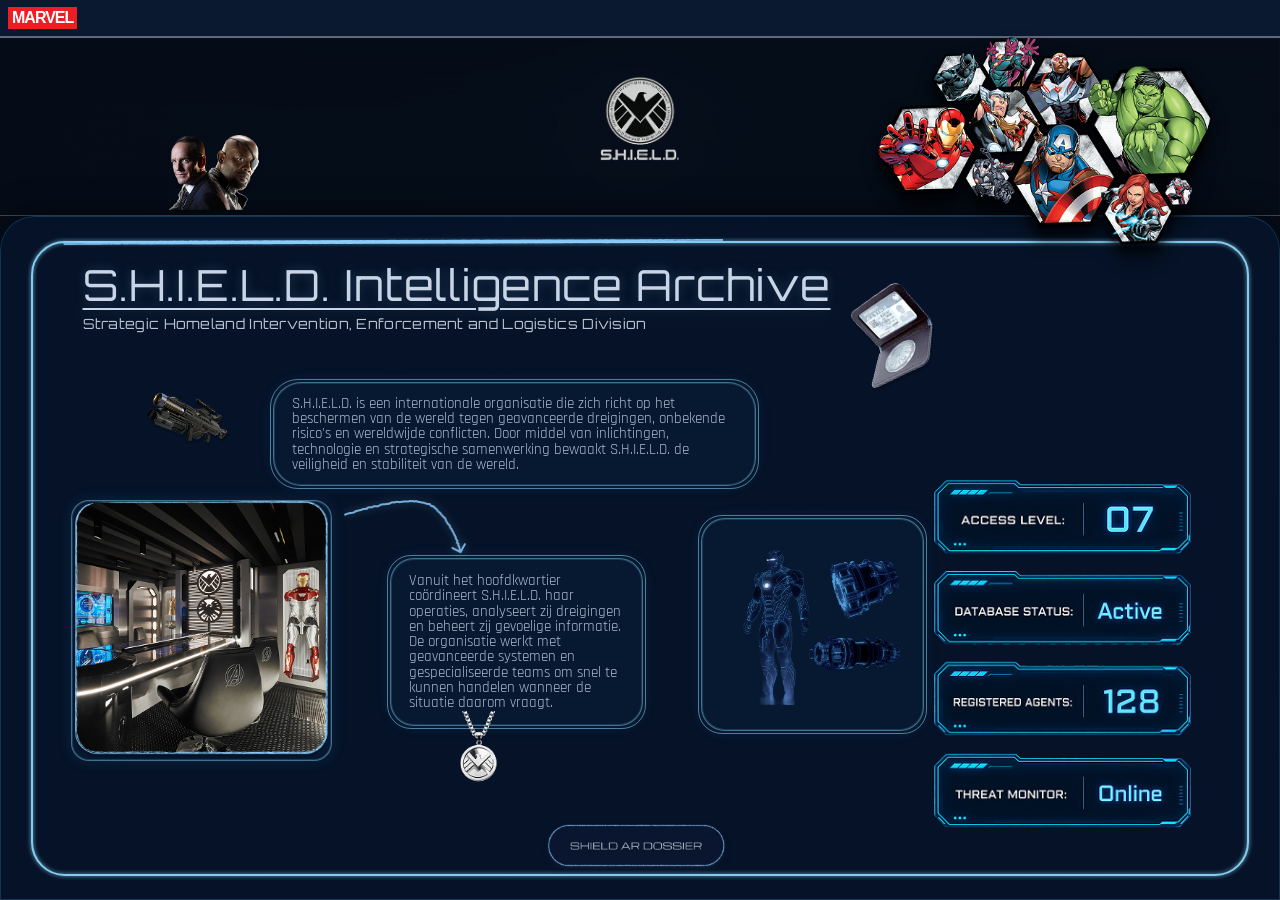
==== index.html @ 89cf5071 "Setup" ====
<!DOCTYPE html>
<html lang="nl">
<head>
  <meta charset="UTF-8" />
  <meta name="viewport" content="width=device-width, initial-scale=1.0" />
  <title>S.H.I.E.L.D. Intelligence Archive</title>
  <link href="https://fonts.googleapis.com/css2?family=Orbitron:wght@400;700;900&family=Rajdhani:wght@400;500;600&display=swap" rel="stylesheet" />
  <link rel="stylesheet" href="style.css" />
</head>
<body>
  <div class="top-bar">
    <span class="marvel-logo">MARVEL</span>
  </div>

  <header class="hero-header" aria-label="S.H.I.E.L.D. header">
    <img class="nick-fury" src="afbeeldingen/Nick fury.png" alt="Nick Fury en S.H.I.E.L.D. agent" />
    <img class="shield-logo" src="afbeeldingen/SHIELD logo.png" alt="S.H.I.E.L.D. logo" />
    <img class="avengers-header" src="afbeeldingen/Avengers.png" alt="Avengers team" />
  </header>

  <main class="archive-panel">
    <section class="title-block" aria-label="Titel">
      <h1>S.H.I.E.L.D. Intelligence Archive</h1>
      <p>Strategic Homeland Intervention, Enforcement and Logistics Division</p>
    </section>

    <img class="weapon" src="afbeeldingen/Gun.png" alt="S.H.I.E.L.D. wapen" />

    <section class="intro-box" aria-label="Introductie">
      <p>
        S.H.I.E.L.D. is een internationale organisatie die zich richt op het beschermen van de wereld tegen
        geavanceerde dreigingen, onbekende risico's en wereldwijde conflicten. Door middel van inlichtingen,
        technologie en strategische samenwerking bewaakt S.H.I.E.L.D. de veiligheid en stabiliteit van de wereld.
      </p>
    </section>

    <img class="dossier-card" src="afbeeldingen/Dossier.png" alt="S.H.I.E.L.D. dossier" />

    <section class="hq-card" aria-label="Hoofdkwartier">
      <img src="afbeeldingen/image 10.png" alt="S.H.I.E.L.D. hoofdkwartier" />
    </section>

    <img class="arrow-line" src="afbeeldingen/Arrow 1.png" alt="" aria-hidden="true" />

    <section class="description-box" aria-label="Beschrijving hoofdkwartier">
      <p>
        Vanuit het hoofdkwartier coördineert S.H.I.E.L.D. haar operaties, analyseert zij dreigingen en beheert zij
        gevoelige informatie. De organisatie werkt met geavanceerde systemen en gespecialiseerde teams om snel te
        kunnen handelen wanneer de situatie daarom vraagt.
      </p>
    </section>

    <img class="medal" src="afbeeldingen/Necklace.png" alt="S.H.I.E.L.D. necklace" />

    <section class="hologram-card" aria-label="Hologram technologie">
      <img src="afbeeldingen/Hologram.png" alt="Hologram technologie" />
    </section>

    <a class="ar-button" href="#" aria-label="Open S.H.I.E.L.D. AR dossier">
      <img src="afbeeldingen/Button.png" alt="SHIELD AR DOSSIER" />
    </a>

    <aside class="status-panel" aria-label="Systeemstatus">
      <img src="afbeeldingen/Stats.png" alt="Access level, database status, registered agents en threat monitor" />
    </aside>
  </main>

  <section class="qr-modal" data-qr-modal aria-hidden="true" aria-label="S.H.I.E.L.D. AR QR-code">
    <div class="qr-modal__panel" role="dialog" aria-modal="true" aria-labelledby="qr-title">
      <button class="qr-modal__close" type="button" data-close-qr aria-label="Sluit QR-code">×</button>
      <img class="qr-modal__logo" src="afbeeldingen/SHIELD logo.png" alt="S.H.I.E.L.D." />
      <p class="qr-modal__status">Access request pending...</p>
      <h2 id="qr-title">Mobile AR clearance required</h2>
      <img class="qr-modal__code" data-qr-image alt="QR-code voor S.H.I.E.L.D. AR Hero Dossier" />
      <p>Scan deze QR-code met je telefoon om het AR Hero Dossier te openen.</p>
      <a class="qr-modal__fallback" data-ar-link href="ar.html">Open ar.html lokaal</a>
    </div>
  </section>

  <script src="ar.js"></script>
</body>
</html>
---- style.css ----
/* === Basis reset === */
* {
  margin: 0;
  padding: 0;
  box-sizing: border-box;
}

:root {
  --bg: #061326;
  --panel: rgba(7, 24, 48, 0.88);
  --cyan: #8edcff;
  --cyan-soft: rgba(142, 220, 255, 0.45);
  --text: #c7d7e8;
  --muted: #99abc0;
}

body {
  min-height: 100vh;
  background: #050d1a;
  color: var(--text);
  font-family: 'Rajdhani', sans-serif;
  overflow-x: hidden;
}

/* === Marvel balk === */
.top-bar {
  height: 38px;
  background: #0a1830;
  border-bottom: 2px solid rgba(255, 255, 255, 0.35);
  display: flex;
  align-items: center;
  padding-left: 8px;
}

.marvel-logo {
  background: #ed1d24;
  color: #fff;
  font: 900 16px/1 Arial, sans-serif;
  letter-spacing: -1px;
  padding: 3px 4px;
  display: inline-block;
}

/* === Bovenste header === */
.hero-header {
  position: relative;
  height: clamp(178px, 10.5vw, 210px);
  background-image: linear-gradient(rgba(4, 12, 24, 0.88), rgba(4, 12, 24, 0.9)), url("afbeeldingen/Achtergrond.png");
  background-size: cover;
  background-position: center top;
  border-bottom: 1px solid rgba(255, 255, 255, 0.25);
}

.nick-fury {
  position: absolute;
  left: 10.3vw;
  bottom: 0;
  width: clamp(150px, 12.1vw, 232px);
  height: auto;
}

.shield-logo {
  position: absolute;
  left: 50%;
  top: clamp(16px, 1.4vw, 26px);
  transform: translateX(-50%);
  width: clamp(190px, 15vw, 288px);
}

.avengers-header {
  position: absolute;
  right: 4.4vw;
  bottom: clamp(-82px, -4.3vw, -58px);
  width: clamp(360px, 26vw, 498px);
  z-index: 3;
  filter: drop-shadow(0 10px 8px rgba(0, 0, 0, 0.75));
}

/* === Hoofdvlak zoals Figma === */
.archive-panel {
  position: relative;
  width: 100%;
  max-width: none;
  height: calc(100vh - 38px - clamp(178px, 10.5vw, 210px));
  min-height: 0;
  margin: 0 auto;
  padding: clamp(48px, 3.6vw, 58px) 6.45vw clamp(28px, 2vw, 38px);
  background-image: linear-gradient(rgba(5, 18, 39, 0.92), rgba(5, 18, 39, 0.94)), url("afbeeldingen/Achtergrond-1.png");
  background-size: cover;
  background-position: center;
  border-radius: 34px 34px 0 0;
  overflow: hidden;
  box-shadow: inset 0 0 0 1px rgba(52, 151, 212, 0.25), 0 0 32px rgba(0, 0, 0, 0.55);
}

.archive-panel::before {
  content: "";
  position: absolute;
  inset: clamp(24px, 1.95vw, 34px) 2.45vw clamp(22px, 1.88vw, 32px);
  border: 2px solid var(--cyan);
  border-radius: 34px;
  opacity: 0.92;
  pointer-events: none;
  filter: drop-shadow(0 0 2px var(--cyan));
}

.archive-panel::after {
  content: "";
  position: absolute;
  left: 4.9vw;
  top: clamp(22px, 1.8vw, 31px);
  width: 51.6vw;
  height: 6px;
  background: url("afbeeldingen/Line 1.png") center / 100% 100% no-repeat;
  opacity: 0.95;
  pointer-events: none;
  z-index: 1;
}

.title-block {
  position: relative;
  z-index: 2;
  width: 66vw;
}

.title-block h1 {
  font-family: 'Orbitron', sans-serif;
  font-weight: 400;
  font-size: clamp(38px, 3.35vw, 68px);
  line-height: 1;
  letter-spacing: 1px;
  color: #c9d5e6;
  text-decoration: underline;
  text-underline-offset: 7px;
  text-decoration-thickness: 2px;
  text-shadow: 0 0 12px rgba(126, 205, 255, 0.25);
  white-space: nowrap;
}

.title-block p {
  margin-top: 8px;
  font-family: 'Orbitron', sans-serif;
  font-size: clamp(14px, 0.97vw, 19px);
  color: #b9c3d3;
  letter-spacing: 0.3px;
  white-space: nowrap;
}

.weapon {
  position: absolute;
  left: 10.35vw;
  top: clamp(125px, 16.5vh, 145px);
  width: 8.8vw;
  transform: rotate(-18deg);
  z-index: 2;
}

.intro-box,
.description-box,
.hologram-card,
.hq-card {
  position: absolute;
  z-index: 2;
  background: rgba(9, 28, 53, 0.74);
  border: 1px solid var(--cyan-soft);
  box-shadow: inset 0 0 0 1px rgba(142, 220, 255, 0.16), 0 0 16px rgba(64, 174, 255, 0.12);
}

.intro-box::before,
.description-box::before,
.hologram-card::before,
.hq-card::before {
  content: "";
  position: absolute;
  inset: -4px;
  border: 1px solid rgba(142, 220, 255, 0.75);
  border-radius: inherit;
  opacity: 0.7;
  pointer-events: none;
}

.intro-box {
  top: clamp(148px, 19vh, 166px);
  left: 21.3vw;
  width: 37.8vw;
  min-height: 0;
  padding: clamp(12px, 1vw, 16px) clamp(18px, 1.25vw, 24px);
  border-radius: 28px;
}

.intro-box p,
.description-box p {
  font-size: clamp(15px, 0.9vw, 17px);
  line-height: 1.02;
  color: #aebbd0;
}

.dossier-card {
  position: absolute;
  top: clamp(50px, 6.5vh, 72px);
  right: 25.2vw;
  width: 10.5vw;
  z-index: 3;
  transform: rotate(-13deg);
}

.hq-card {
  left: 5.55vw;
  top: clamp(278px, 31.5vh, 305px);
  width: 20.4vw;
  height: 20.4vw;
  border-radius: 18px;
  overflow: hidden;
}

.hq-card img {
  width: 100%;
  height: 100%;
  object-fit: cover;
  display: block;
}

.arrow-line {
  position: absolute;
  left: 26.9vw;
  top: clamp(272px, 31.5vh, 300px);
  width: 9.5vw;
  height: auto;
  transform: none;
  z-index: 4;
  opacity: 0.95;
  filter: drop-shadow(0 0 4px rgba(142, 220, 255, 0.35));
}

.arrow-line::after {
  content: none;
}

.description-box {
  left: 30.5vw;
  top: clamp(328px, 38vh, 360px);
  width: 19.7vw;
  min-height: 0;
  padding: clamp(14px, 1.05vw, 20px) clamp(18px, 1.3vw, 25px);
  border-radius: 24px;
}

.medal {
  position: absolute;
  left: 34.2vw;
  top: clamp(470px, 55vh, 505px);
  width: 6.4vw;
  height: 6.4vw;
  object-fit: contain;
  z-index: 2;
}

.hologram-card {
  left: 54.8vw;
  top: clamp(286px, 33.5vh, 312px);
  width: 17.4vw;
  height: 16.7vw;
  border-radius: 24px;
  display: flex;
  align-items: center;
  justify-content: center;
}

.hologram-card img {
  width: 82%;
  height: auto;
  object-fit: contain;
}

.ar-button {
  position: absolute;
  left: 42vw;
  bottom: clamp(16px, 2.2vh, 28px);
  z-index: 3;
  display: block;
  transition: transform 0.2s ease, filter 0.2s ease;
}

.ar-button img {
  width: 15.4vw;
  display: block;
}

.ar-button:hover {
  transform: translateY(-2px);
  filter: drop-shadow(0 0 10px rgba(142, 220, 255, 0.55));
}

.status-panel {
  position: absolute;
  right: 3.9vw;
  top: clamp(210px, 25.5vh, 245px);
  width: clamp(335px, 20.3vw, 390px);
  z-index: 3;
}

.status-panel img {
  width: 100%;
  display: block;
}

/* === QR overlay voor mobiele AR-flow === */
.qr-modal {
  position: fixed;
  inset: 0;
  z-index: 50;
  display: none;
  place-items: center;
  padding: 24px;
  background: rgba(1, 8, 20, 0.78);
  backdrop-filter: blur(8px);
}

.qr-modal.is-open {
  display: grid;
}

.qr-modal__panel {
  position: relative;
  width: min(420px, 92vw);
  padding: 28px 26px 26px;
  text-align: center;
  color: var(--text);
  background: rgba(5, 18, 39, 0.96);
  border: 1px solid rgba(142, 220, 255, 0.78);
  border-radius: 24px;
  box-shadow: 0 0 34px rgba(64, 174, 255, 0.28), inset 0 0 22px rgba(142, 220, 255, 0.09);
}

.qr-modal__close {
  position: absolute;
  top: 12px;
  right: 14px;
  width: 34px;
  height: 34px;
  color: var(--cyan);
  background: rgba(5, 18, 39, 0.8);
  border: 1px solid rgba(142, 220, 255, 0.55);
  border-radius: 50%;
  font-size: 24px;
  line-height: 1;
  cursor: pointer;
}

.qr-modal__logo {
  width: 136px;
  margin-bottom: 12px;
  filter: drop-shadow(0 0 12px rgba(142, 220, 255, 0.35));
}

.qr-modal__status,
.qr-modal h2,
.qr-modal__fallback {
  font-family: 'Orbitron', sans-serif;
}

.qr-modal__status {
  color: var(--cyan);
  font-size: 12px;
  text-transform: uppercase;
}

.qr-modal h2 {
  margin: 8px 0 18px;
  font-size: 20px;
  font-weight: 400;
  letter-spacing: 0;
}

.qr-modal__code {
  width: 220px;
  height: 220px;
  padding: 10px;
  margin: 0 auto 16px;
  display: block;
  background: #eaf8ff;
  border: 1px solid rgba(142, 220, 255, 0.8);
}

.qr-modal p {
  font-size: 17px;
  line-height: 1.2;
}

.qr-modal__fallback {
  display: inline-block;
  margin-top: 16px;
  color: var(--cyan);
  font-size: 12px;
  text-decoration: none;
}

@media (min-width: 1181px) {
  body {
    height: 100vh;
    overflow: hidden;
  }
}

@media (max-width: 1180px) {
  .hero-header { height: 210px; }
  .avengers-header { width: 360px; right: 1%; }

  .archive-panel {
    width: calc(100% - 28px);
    padding: 46px 26px;
    display: flex;
    flex-direction: column;
    gap: 22px;
  }

  .archive-panel::before { inset: 18px; }
  .archive-panel::after { display: none; }
  .title-block h1,
  .title-block p {
    white-space: normal;
  }

  .title-block,
  .intro-box,
  .description-box,
  .hologram-card,
  .hq-card,
  .status-panel,
  .ar-button,
  .weapon,
  .dossier-card,
  .medal {
    position: relative;
    left: auto;
    right: auto;
    top: auto;
    bottom: auto;
    width: 100%;
    max-width: 620px;
    margin: 0 auto;
    transform: none;
  }

  .weapon, .dossier-card, .medal { width: 100px; }
  .arrow-line { display: none; }
  .hq-card { height: auto; }
  .hq-card img { height: auto; }
  .hologram-card { height: auto; padding: 28px; }
  .ar-button img { width: min(280px, 100%); }
  .status-panel { max-width: 300px; }
}
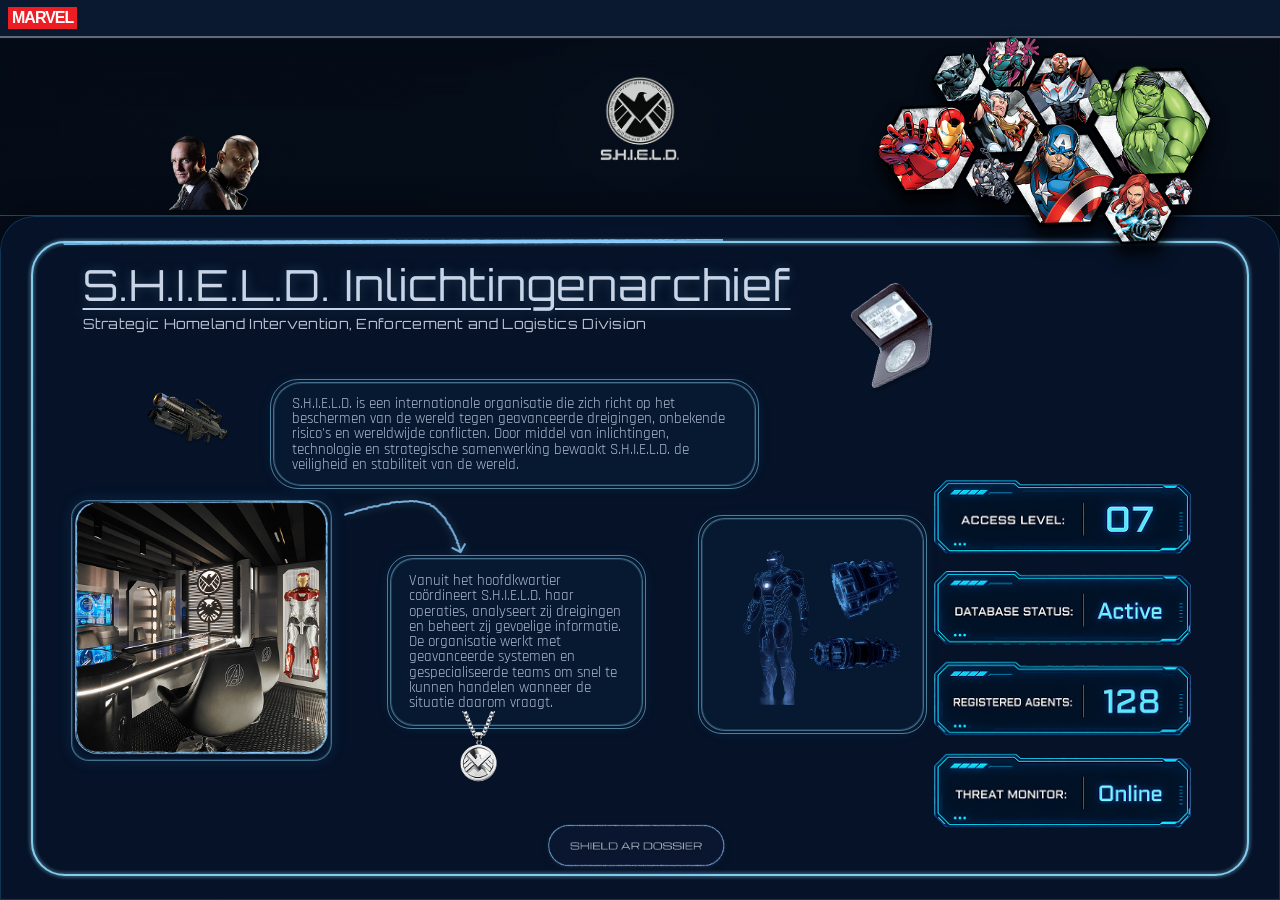
==== commit 7ab615e8: "Taal aanpassing" ====
--- a/index.html
+++ b/index.html
@@ -3,7 +3,7 @@
 <head>
   <meta charset="UTF-8" />
   <meta name="viewport" content="width=device-width, initial-scale=1.0" />
-  <title>S.H.I.E.L.D. Intelligence Archive</title>
+  <title>S.H.I.E.L.D. Inlichtingenarchief</title>
   <link href="https://fonts.googleapis.com/css2?family=Orbitron:wght@400;700;900&family=Rajdhani:wght@400;500;600&display=swap" rel="stylesheet" />
   <link rel="stylesheet" href="style.css" />
 </head>
@@ -12,15 +12,15 @@
     <span class="marvel-logo">MARVEL</span>
   </div>
 
-  <header class="hero-header" aria-label="S.H.I.E.L.D. header">
+  <header class="hero-header" aria-label="S.H.I.E.L.D. kop">
     <img class="nick-fury" src="afbeeldingen/Nick fury.png" alt="Nick Fury en S.H.I.E.L.D. agent" />
     <img class="shield-logo" src="afbeeldingen/SHIELD logo.png" alt="S.H.I.E.L.D. logo" />
-    <img class="avengers-header" src="afbeeldingen/Avengers.png" alt="Avengers team" />
+    <img class="avengers-header" src="afbeeldingen/Avengers.png" alt="Avengers-team" />
   </header>
 
   <main class="archive-panel">
     <section class="title-block" aria-label="Titel">
-      <h1>S.H.I.E.L.D. Intelligence Archive</h1>
+      <h1>S.H.I.E.L.D. Inlichtingenarchief</h1>
       <p>Strategic Homeland Intervention, Enforcement and Logistics Division</p>
     </section>
 
@@ -50,18 +50,18 @@
       </p>
     </section>
 
-    <img class="medal" src="afbeeldingen/Necklace.png" alt="S.H.I.E.L.D. necklace" />
+    <img class="medal" src="afbeeldingen/Necklace.png" alt="S.H.I.E.L.D. ketting" />
 
     <section class="hologram-card" aria-label="Hologram technologie">
       <img src="afbeeldingen/Hologram.png" alt="Hologram technologie" />
     </section>
 
-    <a class="ar-button" href="#" aria-label="Open S.H.I.E.L.D. AR dossier">
-      <img src="afbeeldingen/Button.png" alt="SHIELD AR DOSSIER" />
+    <a class="ar-button" href="#" aria-label="Open S.H.I.E.L.D. AR-dossier">
+      <img src="afbeeldingen/Button.png" alt="S.H.I.E.L.D. AR-dossier" />
     </a>
 
     <aside class="status-panel" aria-label="Systeemstatus">
-      <img src="afbeeldingen/Stats.png" alt="Access level, database status, registered agents en threat monitor" />
+      <img src="afbeeldingen/Stats.png" alt="Toegangsniveau, databasestatus, geregistreerde agenten en dreigingsmonitor" />
     </aside>
   </main>
 
@@ -69,11 +69,11 @@
     <div class="qr-modal__panel" role="dialog" aria-modal="true" aria-labelledby="qr-title">
       <button class="qr-modal__close" type="button" data-close-qr aria-label="Sluit QR-code">×</button>
       <img class="qr-modal__logo" src="afbeeldingen/SHIELD logo.png" alt="S.H.I.E.L.D." />
-      <p class="qr-modal__status">Access request pending...</p>
-      <h2 id="qr-title">Mobile AR clearance required</h2>
-      <img class="qr-modal__code" data-qr-image alt="QR-code voor S.H.I.E.L.D. AR Hero Dossier" />
-      <p>Scan deze QR-code met je telefoon om het AR Hero Dossier te openen.</p>
-      <a class="qr-modal__fallback" data-ar-link href="ar.html">Open ar.html lokaal</a>
+      <p class="qr-modal__status">Toegangsaanvraag in behandeling...</p>
+      <h2 id="qr-title">Mobiele AR-toegang vereist</h2>
+      <img class="qr-modal__code" data-qr-image alt="QR-code voor S.H.I.E.L.D. AR-heldendossier" />
+      <p>Scan deze QR-code met je telefoon om het AR-heldendossier te openen.</p>
+      <a class="qr-modal__fallback" data-ar-link href="ar.html">Open AR lokaal</a>
     </div>
   </section>
 
--- a/style.css
+++ b/style.css
@@ -6,12 +6,9 @@
 }
 
 :root {
-  --bg: #061326;
-  --panel: rgba(7, 24, 48, 0.88);
   --cyan: #8edcff;
   --cyan-soft: rgba(142, 220, 255, 0.45);
   --text: #c7d7e8;
-  --muted: #99abc0;
 }
 
 body {
@@ -80,9 +77,7 @@
 .archive-panel {
   position: relative;
   width: 100%;
-  max-width: none;
   height: calc(100vh - 38px - clamp(178px, 10.5vw, 210px));
-  min-height: 0;
   margin: 0 auto;
   padding: clamp(48px, 3.6vw, 58px) 6.45vw clamp(28px, 2vw, 38px);
   background-image: linear-gradient(rgba(5, 18, 39, 0.92), rgba(5, 18, 39, 0.94)), url("afbeeldingen/Achtergrond-1.png");
@@ -183,7 +178,6 @@
   top: clamp(148px, 19vh, 166px);
   left: 21.3vw;
   width: 37.8vw;
-  min-height: 0;
   padding: clamp(12px, 1vw, 16px) clamp(18px, 1.25vw, 24px);
   border-radius: 28px;
 }
@@ -232,15 +226,10 @@
   filter: drop-shadow(0 0 4px rgba(142, 220, 255, 0.35));
 }
 
-.arrow-line::after {
-  content: none;
-}
-
 .description-box {
   left: 30.5vw;
   top: clamp(328px, 38vh, 360px);
   width: 19.7vw;
-  min-height: 0;
   padding: clamp(14px, 1.05vw, 20px) clamp(18px, 1.3vw, 25px);
   border-radius: 24px;
 }
